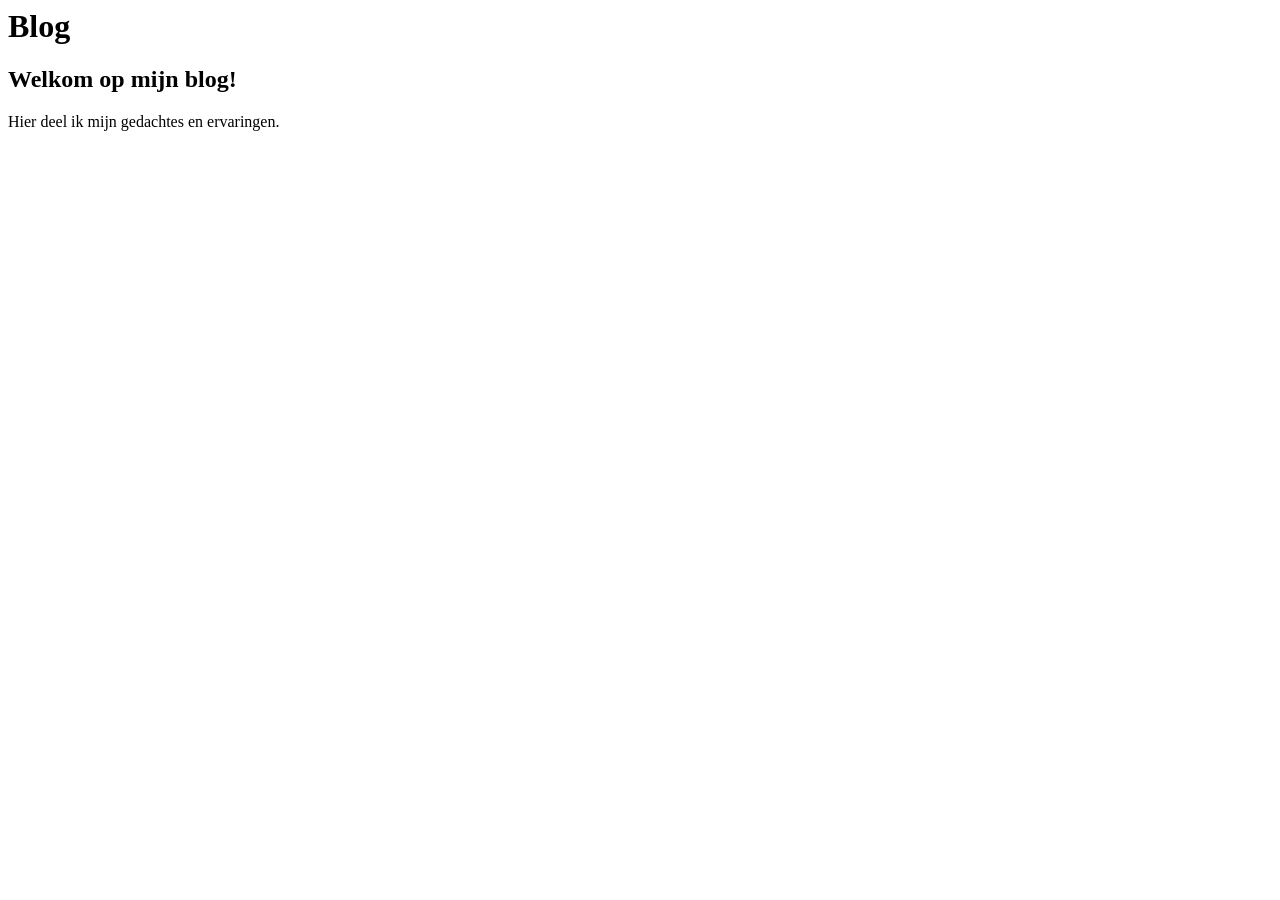
==== blog.html @ 8fb91d89 "3 paginas gemaakt, een begin je gemaakt aan alle 3 de pages" ====
<html>
<head>
    <meta charset="UTF-8">
    <meta name="viewport" content="width=device-width, initial-scale=1.0">
    <title>Blog</title>
</head>
<body>

    <header>
        <h1>Blog</h1>
    </header>

    <main>

        <section>
            <h2>Welkom op mijn blog!</h2>
            <p>Hier deel ik mijn gedachtes en ervaringen.</p>
        </section>

    </main>

</body>
</html>
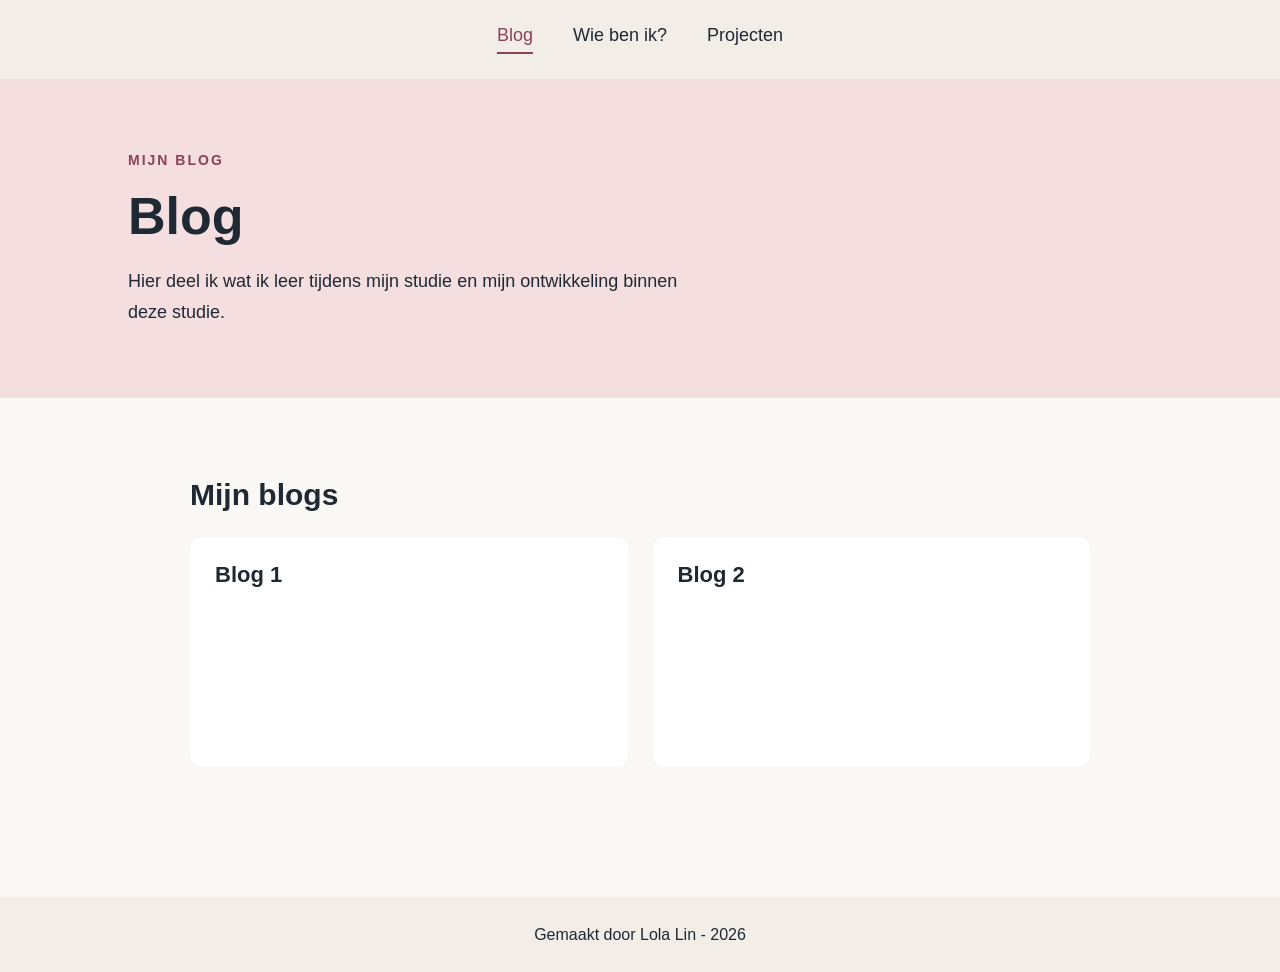
==== commit c228f932: "alle pages af, alleen bij blog idk wat erin moet, nav klaar en ook repsonsive. later nog ff double c" ====
--- a/blog.html
+++ b/blog.html
@@ -1,23 +1,67 @@
-<html>
+<!DOCTYPE html>
+<html lang="nl">
+
 <head>
     <meta charset="UTF-8">
     <meta name="viewport" content="width=device-width, initial-scale=1.0">
     <title>Blog</title>
+    <link rel="stylesheet" href="style/style.css">
 </head>
+
 <body>
 
-    <header>
-        <h1>Blog</h1>
+    <nav>
+        <a href="blog.html" class="active">Blog</a>
+        <a href="whoami.html">Wie ben ik?</a>
+        <a href="projecten.html">Projecten</a>
+    </nav>
+
+
+    <header class="blog-header">
+
+        <div class="blog-header-text">
+
+            <p class="blog-label">MIJN BLOG</p>
+
+            <h1>Blog</h1>
+
+            <p class="blog-description">
+                Hier deel ik wat ik leer tijdens mijn studie
+                en mijn ontwikkeling binnen deze studie.
+            </p>
+
+        </div>
+
     </header>
+
 
     <main>
 
-        <section>
-            <h2>Welkom op mijn blog!</h2>
-            <p>Hier deel ik mijn gedachtes en ervaringen.</p>
+        <section class="blog-section">
+
+            <h2>Mijn blogs</h2>
+
+            <div class="blog-grid">
+
+                <article class="blog-card">
+                    <h3>Blog 1</h3>
+                </article>
+
+                <article class="blog-card">
+                    <h3>Blog 2</h3>
+                </article>
+
+            </div>
+
         </section>
 
     </main>
 
+
+    <footer>
+        <p>Gemaakt door Lola Lin - 2026</p>
+    </footer>
+
 </body>
+
 </html>
--- a/style/style.css
+++ b/style/style.css
@@ -0,0 +1,711 @@
+/* =========================
+   HELE WEBSITE
+   ========================= */
+
+body {
+    margin: 0;
+    background-color: #FAF8F5;
+    font-family: Arial, sans-serif;
+    color: #1F2933;
+}
+
+
+/* =========================
+   NAVBAR
+   ========================= */
+
+nav {
+    background-color: #F2EDE7;
+    padding: 25px 20px;
+
+    display: flex;
+    justify-content: center;
+    align-items: center;
+    gap: 40px;
+}
+
+nav a {
+    color: #1F2933;
+    text-decoration: none;
+    font-size: 18px;
+
+    padding-bottom: 6px;
+    border-bottom: 2px solid transparent;
+}
+
+nav a:hover {
+    color: #8A4357;
+}
+
+nav a.active {
+    color: #8A4357;
+    border-bottom: 2px solid #8A4357;
+}
+
+
+/* =========================
+   ALGEMENE TEKST
+   ========================= */
+
+h1,
+h2,
+h3,
+p {
+    color: #1F2933;
+}
+
+p {
+    line-height: 1.6;
+}
+
+
+/* =========================
+   MAIN
+   ========================= */
+
+main {
+    max-width: 1100px;
+    margin: 0 auto;
+    padding: 20px;
+}
+
+
+/* =========================================
+   PROJECTEN HEADER
+   ========================================= */
+
+.project-header {
+    margin: 0;
+    padding: 70px 10%;
+
+    background-color: #F4DEDF;
+
+    display: flex;
+    justify-content: space-between;
+    align-items: center;
+
+    text-align: left;
+}
+
+.project-header-text {
+    max-width: 600px;
+}
+
+.project-label {
+    color: #8A4357;
+    font-size: 14px;
+    font-weight: bold;
+    letter-spacing: 2px;
+
+    margin: 0 0 15px 0;
+}
+
+.project-header h1 {
+    font-size: 52px;
+    margin: 0 0 20px 0;
+}
+
+.project-description {
+    max-width: 550px;
+    margin: 0;
+
+    font-size: 18px;
+    line-height: 1.7;
+}
+
+
+/* =========================================
+   PROJECTEN STUDIEJAREN
+   ========================================= */
+
+.project-year {
+    background-color: transparent;
+
+    max-width: 900px;
+    margin: 60px auto;
+    padding: 0;
+}
+
+.project-year h2 {
+    font-size: 30px;
+    margin-bottom: 25px;
+}
+
+
+/* =========================================
+   PROJECT GRID
+   ========================================= */
+
+.project-grid {
+    display: grid;
+    grid-template-columns: repeat(2, 1fr);
+    gap: 25px;
+
+    /* Zorgt ervoor dat de kaart ernaast
+       niet meegaat wanneer een project opent */
+    align-items: start;
+}
+
+
+/* =========================================
+   PROJECT CARDS
+   ========================================= */
+
+.project-year article {
+    background-color: #FFFFFF;
+
+    border-radius: 12px;
+    overflow: hidden;
+
+    min-height: 150px;
+
+    transition: 0.2s;
+}
+
+.project-year article:hover {
+    background-color: #F4DEDF;
+}
+
+
+/* =========================================
+   PROJECT TITEL / SUMMARY
+   ========================================= */
+
+.project-year summary {
+    padding: 25px;
+
+    cursor: pointer;
+
+    display: flex;
+    justify-content: space-between;
+    align-items: center;
+
+    list-style: none;
+}
+
+
+/* H3 binnen de summary */
+
+.project-year summary h3 {
+    margin: 0;
+    font-size: 22px;
+    font-weight: bold;
+}
+
+
+/* Standaard pijltje van browser verwijderen */
+
+.project-year summary::-webkit-details-marker {
+    display: none;
+}
+
+
+/* Eigen pijltje */
+
+.project-year summary::after {
+    content: "›";
+
+    font-size: 30px;
+    font-weight: normal;
+
+    margin-left: 15px;
+
+    transition: 0.2s;
+}
+
+
+/* Pijltje draaien wanneer project open is */
+
+.project-year details[open] summary::after {
+    transform: rotate(90deg);
+}
+
+
+/* =========================================
+   PROJECT INHOUD
+   ========================================= */
+
+.project-content {
+    padding: 0 25px 25px 25px;
+}
+
+.project-content p {
+    line-height: 1.6;
+}
+
+.techniques {
+    margin-top: 25px;
+}
+
+
+/* =========================================
+   WHO AM I
+   ========================================= */
+
+.whoami-main {
+    max-width: 900px;
+
+    margin: 0 auto;
+    padding: 70px 30px;
+}
+
+
+/* =========================================
+   WHO AM I INTRO + FOTO
+   ========================================= */
+
+.whoami-header {
+    padding: 0;
+    margin-bottom: 80px;
+
+    display: flex;
+    justify-content: space-between;
+    align-items: center;
+
+    gap: 60px;
+
+    text-align: left;
+}
+
+.whoami-header-text {
+    flex: 1;
+}
+
+
+/* STUDENT • DEVELOPER • LEARNER */
+
+.whoami-label {
+    color: #8A4357;
+
+    font-size: 14px;
+    font-weight: bold;
+    letter-spacing: 2px;
+
+    margin: 0 0 15px 0;
+}
+
+
+/* Hiii, ik ben Lola */
+
+.whoami-header h1 {
+    font-size: 55px;
+
+    margin: 0 0 20px 0;
+}
+
+
+/* Introductietekst */
+
+.whoami-intro {
+    max-width: 550px;
+
+    font-size: 18px;
+    line-height: 1.7;
+}
+
+
+/* =========================================
+   WHO AM I FOTO
+   ========================================= */
+
+.whoami-image {
+    width: 280px;
+
+    flex-shrink: 0;
+}
+
+.whoami-image img {
+    width: 100%;
+    height: 350px;
+
+    object-fit: cover;
+
+    border-radius: 15px;
+}
+
+
+/* =========================================
+   OVER MIJ
+   ========================================= */
+
+.about-section {
+    background-color: transparent;
+
+    padding: 0;
+    margin-bottom: 60px;
+
+    display: flex;
+    justify-content: space-between;
+    align-items: flex-start;
+
+    gap: 80px;
+}
+
+.about-text {
+    flex: 1;
+}
+
+.about-text h2 {
+    font-size: 32px;
+
+    margin-bottom: 20px;
+}
+
+.about-text p {
+    line-height: 1.7;
+}
+
+
+/* =========================================
+   WHO AM I INFORMATIEVAK
+   ========================================= */
+
+.about-card {
+    width: 230px;
+
+    background-color: #F4DEDF;
+
+    padding: 25px;
+
+    border-radius: 15px;
+}
+
+.about-card p {
+    margin-top: 0;
+    margin-bottom: 20px;
+
+    line-height: 1.5;
+}
+
+.about-card p:last-child {
+    margin-bottom: 0;
+}
+
+
+/* =========================================
+   SCHEIDINGSLIJN
+   ========================================= */
+
+.whoami-main hr {
+    border: none;
+
+    border-top: 1px solid #C9C1BA;
+
+    margin: 60px 0;
+}
+
+
+/* =========================================
+   STUDIE + VAARDIGHEDEN
+   ========================================= */
+
+.study-skills {
+    background-color: transparent;
+
+    padding: 0;
+
+    display: flex;
+
+    gap: 100px;
+}
+
+.study,
+.skills {
+    flex: 1;
+}
+
+.study h2,
+.skills h2 {
+    font-size: 28px;
+
+    margin-bottom: 20px;
+}
+
+.study p {
+    line-height: 1.7;
+}
+
+.skills ul {
+    padding-left: 20px;
+
+    line-height: 2;
+}
+
+
+/* =========================================
+   BLOG HEADER
+   ========================================= */
+
+.blog-header {
+    margin: 0;
+    padding: 70px 10%;
+
+    background-color: #F4DEDF;
+
+    text-align: left;
+}
+
+.blog-header-text {
+    max-width: 600px;
+}
+
+.blog-label {
+    color: #8A4357;
+
+    font-size: 14px;
+    font-weight: bold;
+    letter-spacing: 2px;
+
+    margin: 0 0 15px 0;
+}
+
+.blog-header h1 {
+    font-size: 52px;
+
+    margin: 0 0 20px 0;
+}
+
+.blog-description {
+    max-width: 550px;
+
+    margin: 0;
+
+    font-size: 18px;
+    line-height: 1.7;
+}
+
+
+/* =========================================
+   BLOG OVERZICHT
+   ========================================= */
+
+.blog-section {
+    max-width: 900px;
+
+    margin: 60px auto;
+}
+
+.blog-section h2 {
+    font-size: 30px;
+
+    margin-bottom: 25px;
+}
+
+.blog-grid {
+    display: grid;
+
+    grid-template-columns: repeat(2, 1fr);
+
+    gap: 25px;
+}
+
+.blog-card {
+    background-color: #FFFFFF;
+
+    min-height: 180px;
+
+    padding: 25px;
+
+    border-radius: 12px;
+}
+
+.blog-card h3 {
+    font-size: 22px;
+
+    margin: 0;
+}
+
+
+/* =========================================
+   FOOTER
+   ========================================= */
+
+footer {
+    background-color: #F2EDE7;
+
+    padding: 25px;
+
+    text-align: center;
+
+    margin-top: 50px;
+}
+
+footer p {
+    margin: 0;
+
+    color: #1F2933;
+}
+
+
+/* =========================================
+   TABLET - MAXIMAAL 768PX
+   ========================================= */
+
+@media (max-width: 768px) {
+
+    /* Projecten */
+
+    .project-header {
+        padding: 50px 30px;
+    }
+
+    .project-grid {
+        grid-template-columns: 1fr;
+    }
+
+
+    /* Who Am I */
+
+    .whoami-header {
+        gap: 40px;
+    }
+
+    .whoami-image {
+        width: 230px;
+    }
+
+    .whoami-image img {
+        height: 300px;
+    }
+
+    .about-section {
+        gap: 40px;
+    }
+
+    .study-skills {
+        gap: 50px;
+    }
+
+
+    /* Blog */
+
+    .blog-header {
+        padding: 50px 30px;
+    }
+
+    .blog-grid {
+        grid-template-columns: 1fr;
+    }
+}
+
+
+/* =========================================
+   MOBIEL - MAXIMAAL 480PX
+   ========================================= */
+
+@media (max-width: 480px) {
+
+    /* Navbar */
+
+    nav {
+        gap: 20px;
+        padding: 20px 10px;
+    }
+
+    nav a {
+        font-size: 15px;
+    }
+
+
+    /* Algemene main */
+
+    main {
+        padding: 20px;
+    }
+
+
+    /* Projecten */
+
+    .project-header {
+        padding: 45px 25px;
+
+        display: block;
+    }
+
+    .project-header h1 {
+        font-size: 40px;
+    }
+
+    .project-description {
+        font-size: 16px;
+    }
+
+    .project-grid {
+        grid-template-columns: 1fr;
+    }
+
+    .project-year {
+        margin: 40px auto;
+    }
+
+
+    /* Who Am I */
+
+    .whoami-main {
+        padding: 50px 25px;
+    }
+
+    .whoami-header {
+        display: block;
+
+        margin-bottom: 60px;
+    }
+
+    .whoami-header h1 {
+        font-size: 42px;
+    }
+
+    .whoami-image {
+        width: 100%;
+        max-width: 280px;
+
+        margin-top: 30px;
+    }
+
+    .whoami-image img {
+        height: 350px;
+    }
+
+
+    /* Over mij */
+
+    .about-section {
+        display: block;
+    }
+
+    .about-card {
+        width: auto;
+
+        margin-top: 30px;
+    }
+
+
+    /* Studie en vaardigheden */
+
+    .study-skills {
+        display: block;
+    }
+
+    .study {
+        margin-bottom: 50px;
+    }
+
+
+    /* Blog */
+
+    .blog-header {
+        padding: 45px 25px;
+    }
+
+    .blog-header h1 {
+        font-size: 40px;
+    }
+
+    .blog-description {
+        font-size: 16px;
+    }
+
+    .blog-grid {
+        grid-template-columns: 1fr;
+    }
+}
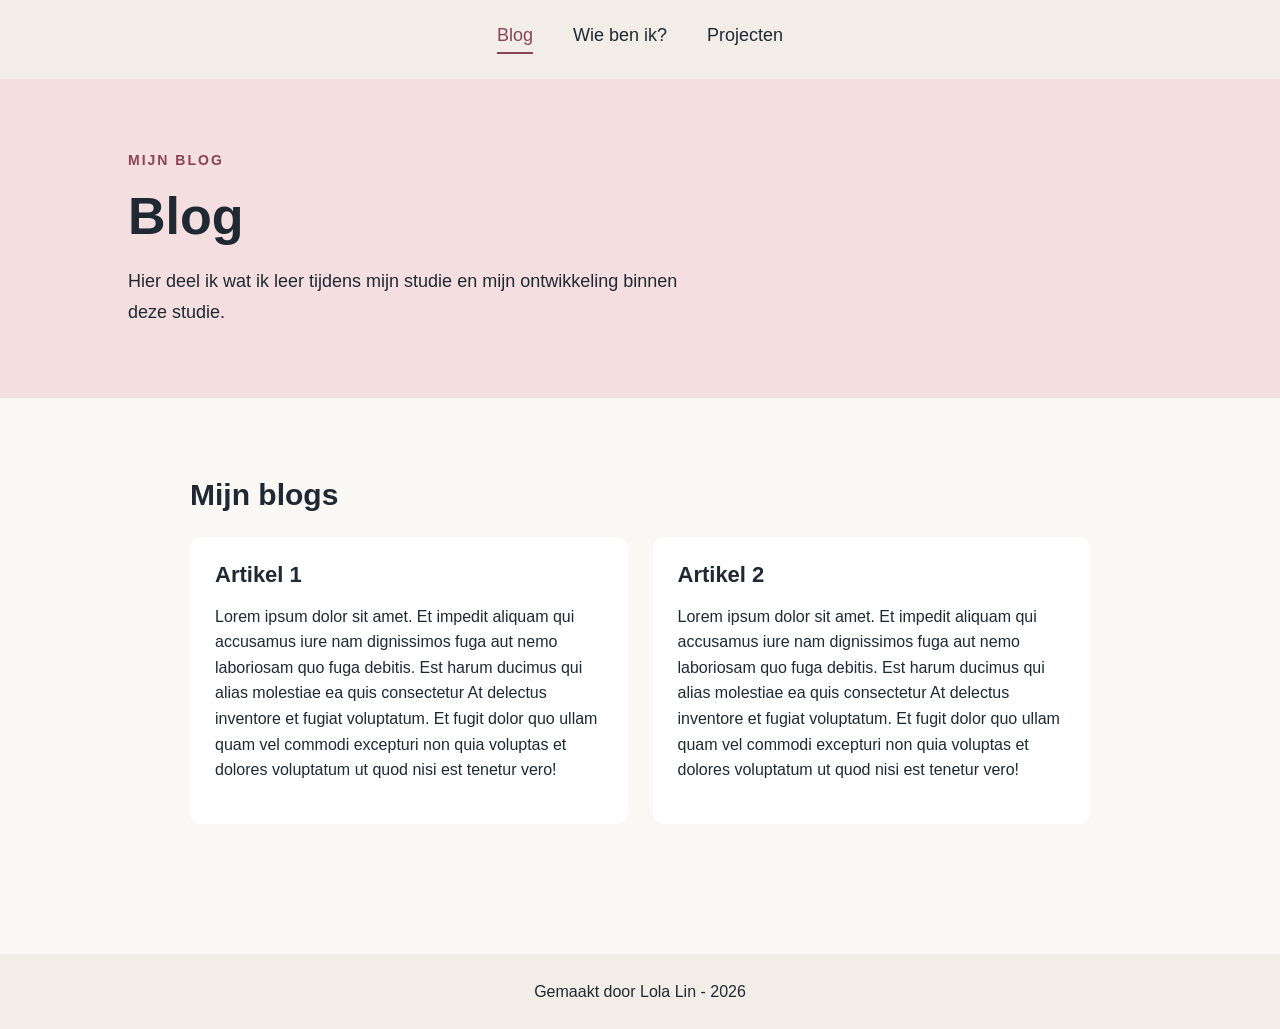
==== commit d405f191: "feedback opdracht 1 verwerkt" ====
--- a/blog.html
+++ b/blog.html
@@ -12,7 +12,7 @@
 
     <nav>
         <a href="blog.html" class="active">Blog</a>
-        <a href="whoami.html">Wie ben ik?</a>
+        <a href="index.html">Wie ben ik?</a>
         <a href="projecten.html">Projecten</a>
     </nav>
 
@@ -26,8 +26,7 @@
             <h1>Blog</h1>
 
             <p class="blog-description">
-                Hier deel ik wat ik leer tijdens mijn studie
-                en mijn ontwikkeling binnen deze studie.
+                Hier deel ik wat ik leer tijdens mijn studie en mijn ontwikkeling binnen deze studie.
             </p>
 
         </div>
@@ -41,14 +40,18 @@
 
             <h2>Mijn blogs</h2>
 
+<!--groepeert blogs zodat ik  met css naast elkaar kan zetten-->         
             <div class="blog-grid">
 
+                <!--losse blogartikel-->   
                 <article class="blog-card">
-                    <h3>Blog 1</h3>
+                    <h3>Artikel 1</h3>
+                    <p> Lorem ipsum dolor sit amet. Et impedit aliquam qui accusamus iure nam dignissimos fuga aut nemo laboriosam quo fuga debitis. Est harum ducimus qui alias molestiae ea quis consectetur At delectus inventore et fugiat voluptatum. Et fugit dolor quo ullam quam vel commodi excepturi non quia voluptas et dolores voluptatum ut quod nisi est tenetur vero!</p>
                 </article>
 
                 <article class="blog-card">
-                    <h3>Blog 2</h3>
+                    <h3>Artikel 2</h3>
+                    <p> Lorem ipsum dolor sit amet. Et impedit aliquam qui accusamus iure nam dignissimos fuga aut nemo laboriosam quo fuga debitis. Est harum ducimus qui alias molestiae ea quis consectetur At delectus inventore et fugiat voluptatum. Et fugit dolor quo ullam quam vel commodi excepturi non quia voluptas et dolores voluptatum ut quod nisi est tenetur vero!</p>
                 </article>
 
             </div>
--- a/style/style.css
+++ b/style/style.css
@@ -1,7 +1,4 @@
-/* =========================
-   HELE WEBSITE
-   ========================= */
-
+/*hele site*/
 body {
     margin: 0;
     background-color: #FAF8F5;
@@ -10,10 +7,7 @@
 }
 
 
-/* =========================
-   NAVBAR
-   ========================= */
-
+/*navbar*/
 nav {
     background-color: #F2EDE7;
     padding: 25px 20px;
@@ -43,13 +37,9 @@
 }
 
 
-/* =========================
-   ALGEMENE TEKST
-   ========================= */
-
-h1,
-h2,
-h3,
+/*algemene tekst*/
+
+h1,h2,h3,
 p {
     color: #1F2933;
 }
@@ -59,9 +49,7 @@
 }
 
 
-/* =========================
-   MAIN
-   ========================= */
+/*main*/
 
 main {
     max-width: 1100px;
@@ -70,9 +58,7 @@
 }
 
 
-/* =========================================
-   PROJECTEN HEADER
-   ========================================= */
+/*header project*/
 
 .project-header {
     margin: 0;
@@ -114,9 +100,7 @@
 }
 
 
-/* =========================================
-   PROJECTEN STUDIEJAREN
-   ========================================= */
+/*project studiejaren*/
 
 .project-year {
     background-color: transparent;
@@ -132,24 +116,19 @@
 }
 
 
-/* =========================================
-   PROJECT GRID
-   ========================================= */
+/*project grid*/
 
 .project-grid {
     display: grid;
     grid-template-columns: repeat(2, 1fr);
     gap: 25px;
 
-    /* Zorgt ervoor dat de kaart ernaast
-       niet meegaat wanneer een project opent */
+/*zorgt ervoor dat kaart ernaast niet meegaat als project opent*/
     align-items: start;
 }
 
 
-/* =========================================
-   PROJECT CARDS
-   ========================================= */
+/*project kaart*/
 
 .project-year article {
     background-color: #FFFFFF;
@@ -167,9 +146,7 @@
 }
 
 
-/* =========================================
-   PROJECT TITEL / SUMMARY
-   ========================================= */
+/*project summary*/
 
 .project-year summary {
     padding: 25px;
@@ -184,7 +161,7 @@
 }
 
 
-/* H3 binnen de summary */
+/*H3 binnen summary*/
 
 .project-year summary h3 {
     margin: 0;
@@ -192,15 +169,7 @@
     font-weight: bold;
 }
 
-
-/* Standaard pijltje van browser verwijderen */
-
-.project-year summary::-webkit-details-marker {
-    display: none;
-}
-
-
-/* Eigen pijltje */
+/*pijltje*/
 
 .project-year summary::after {
     content: "›";
@@ -214,16 +183,14 @@
 }
 
 
-/* Pijltje draaien wanneer project open is */
+/*pijltje draait*/
 
 .project-year details[open] summary::after {
     transform: rotate(90deg);
 }
 
 
-/* =========================================
-   PROJECT INHOUD
-   ========================================= */
+/*project inhoud*/
 
 .project-content {
     padding: 0 25px 25px 25px;
@@ -238,9 +205,7 @@
 }
 
 
-/* =========================================
-   WHO AM I
-   ========================================= */
+/*whoami page*/
 
 .whoami-main {
     max-width: 900px;
@@ -250,9 +215,7 @@
 }
 
 
-/* =========================================
-   WHO AM I INTRO + FOTO
-   ========================================= */
+/*whoami intro en fotoje*/
 
 .whoami-header {
     padding: 0;
@@ -271,8 +234,7 @@
     flex: 1;
 }
 
-
-/* STUDENT • DEVELOPER • LEARNER */
+/*STUDENT • DEVELOPER • LEARNER*/
 
 .whoami-label {
     color: #8A4357;
@@ -285,7 +247,7 @@
 }
 
 
-/* Hiii, ik ben Lola */
+/*Hiii, ik ben Lola stukje*/
 
 .whoami-header h1 {
     font-size: 55px;
@@ -294,7 +256,7 @@
 }
 
 
-/* Introductietekst */
+/*introtekst*/
 
 .whoami-intro {
     max-width: 550px;
@@ -304,9 +266,7 @@
 }
 
 
-/* =========================================
-   WHO AM I FOTO
-   ========================================= */
+/*fototje*/
 
 .whoami-image {
     width: 280px;
@@ -324,9 +284,7 @@
 }
 
 
-/* =========================================
-   OVER MIJ
-   ========================================= */
+/*over mij*/
 
 .about-section {
     background-color: transparent;
@@ -356,9 +314,7 @@
 }
 
 
-/* =========================================
-   WHO AM I INFORMATIEVAK
-   ========================================= */
+/*whoami infovakje*/
 
 .about-card {
     width: 230px;
@@ -370,21 +326,25 @@
     border-radius: 15px;
 }
 
-.about-card p {
+.about-card dl {
+    margin: 0;
+}
+
+.about-card dt {
+    font-weight: bold;
+    margin-top: 20px;
+}
+
+.about-card dt:first-child {
     margin-top: 0;
-    margin-bottom: 20px;
-
-    line-height: 1.5;
-}
-
-.about-card p:last-child {
-    margin-bottom: 0;
-}
-
-
-/* =========================================
-   SCHEIDINGSLIJN
-   ========================================= */
+}
+
+.about-card dd {
+    margin: 5px 0 0 0;
+}
+
+
+/*scheidinglijn*/
 
 .whoami-main hr {
     border: none;
@@ -395,9 +355,7 @@
 }
 
 
-/* =========================================
-   STUDIE + VAARDIGHEDEN
-   ========================================= */
+/*study en vaardigheden*/
 
 .study-skills {
     background-color: transparent;
@@ -432,9 +390,7 @@
 }
 
 
-/* =========================================
-   BLOG HEADER
-   ========================================= */
+/* blog header */
 
 .blog-header {
     margin: 0;
@@ -475,9 +431,7 @@
 }
 
 
-/* =========================================
-   BLOG OVERZICHT
-   ========================================= */
+/* overzicht van blog */
 
 .blog-section {
     max-width: 900px;
@@ -516,9 +470,7 @@
 }
 
 
-/* =========================================
-   FOOTER
-   ========================================= */
+/*footer*/
 
 footer {
     background-color: #F2EDE7;
@@ -537,13 +489,11 @@
 }
 
 
-/* =========================================
-   TABLET - MAXIMAAL 768PX
-   ========================================= */
+/*tablet, max 768PX*/
 
 @media (max-width: 768px) {
 
-    /* Projecten */
+    /*projecten*/
 
     .project-header {
         padding: 50px 30px;
@@ -554,7 +504,7 @@
     }
 
 
-    /* Who Am I */
+    /*whoami*/
 
     .whoami-header {
         gap: 40px;
@@ -577,7 +527,7 @@
     }
 
 
-    /* Blog */
+    /*blog*/
 
     .blog-header {
         padding: 50px 30px;
@@ -589,13 +539,11 @@
 }
 
 
-/* =========================================
-   MOBIEL - MAXIMAAL 480PX
-   ========================================= */
+/*tel, max 480PX*/
 
 @media (max-width: 480px) {
 
-    /* Navbar */
+    /*navbar*/
 
     nav {
         gap: 20px;
@@ -607,14 +555,14 @@
     }
 
 
-    /* Algemene main */
+    /*main*/
 
     main {
         padding: 20px;
     }
 
 
-    /* Projecten */
+    /*prjecten*/
 
     .project-header {
         padding: 45px 25px;
@@ -639,7 +587,7 @@
     }
 
 
-    /* Who Am I */
+    /*whoami*/
 
     .whoami-main {
         padding: 50px 25px;
@@ -667,7 +615,7 @@
     }
 
 
-    /* Over mij */
+    /*over mij*/
 
     .about-section {
         display: block;
@@ -680,7 +628,7 @@
     }
 
 
-    /* Studie en vaardigheden */
+    /*study en vaardigheden*/
 
     .study-skills {
         display: block;
@@ -691,7 +639,7 @@
     }
 
 
-    /* Blog */
+    /*blog*/
 
     .blog-header {
         padding: 45px 25px;
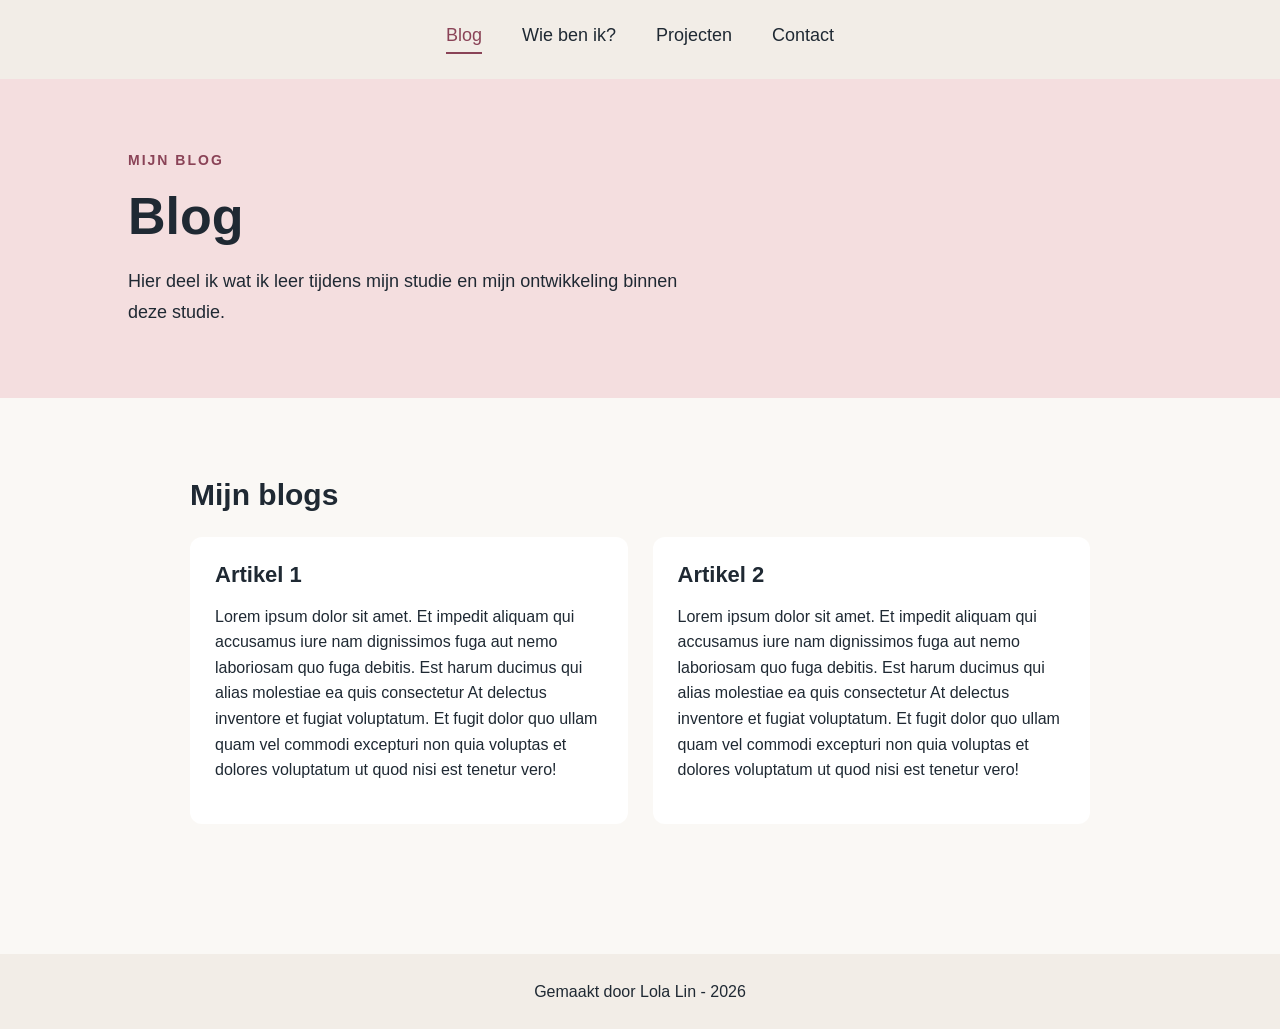
==== commit 3aa11a78: "contact page js api" ====
--- a/blog.html
+++ b/blog.html
@@ -14,6 +14,7 @@
         <a href="blog.html" class="active">Blog</a>
         <a href="index.html">Wie ben ik?</a>
         <a href="projecten.html">Projecten</a>
+        <a href="contact.html">Contact</a>
     </nav>
 
 
--- a/style/style.css
+++ b/style/style.css
@@ -1,4 +1,5 @@
 /*hele site*/
+
 body {
     margin: 0;
     background-color: #FAF8F5;
@@ -8,6 +9,7 @@
 
 
 /*navbar*/
+
 nav {
     background-color: #F2EDE7;
     padding: 25px 20px;
@@ -39,7 +41,9 @@
 
 /*algemene tekst*/
 
-h1,h2,h3,
+h1,
+h2,
+h3,
 p {
     color: #1F2933;
 }
@@ -100,6 +104,40 @@
 }
 
 
+/*project filter*/
+
+.project-filter {
+    max-width: 900px;
+    margin: 40px auto 0;
+
+    display: flex;
+    gap: 15px;
+}
+
+.project-filter button {
+    background-color: #FFFFFF;
+    color: #1F2933;
+
+    border: none;
+    border-radius: 8px;
+
+    padding: 12px 20px;
+
+    font-size: 16px;
+    cursor: pointer;
+}
+
+.project-filter button:hover {
+    background-color: #F4DEDF;
+    color: #8A4357;
+}
+
+.project-filter button.active-filter {
+    background-color: #8A4357;
+    color: #FFFFFF;
+}
+
+
 /*project studiejaren*/
 
 .project-year {
@@ -123,7 +161,7 @@
     grid-template-columns: repeat(2, 1fr);
     gap: 25px;
 
-/*zorgt ervoor dat kaart ernaast niet meegaat als project opent*/
+    /*zorgt ervoor dat kaart ernaast niet meegaat als project opent*/
     align-items: start;
 }
 
@@ -136,8 +174,6 @@
     border-radius: 12px;
     overflow: hidden;
 
-    min-height: 150px;
-
     transition: 0.2s;
 }
 
@@ -146,10 +182,14 @@
 }
 
 
-/*project summary*/
-
-.project-year summary {
+/*project knop*/
+
+.project-toggle {
+    width: 100%;
     padding: 25px;
+
+    background-color: transparent;
+    border: none;
 
     cursor: pointer;
 
@@ -157,35 +197,38 @@
     justify-content: space-between;
     align-items: center;
 
-    list-style: none;
-}
-
-
-/*H3 binnen summary*/
-
-.project-year summary h3 {
+    text-align: left;
+}
+
+
+/*H3 binnen project knop*/
+
+.project-toggle h3 {
     margin: 0;
     font-size: 22px;
     font-weight: bold;
 }
 
+
 /*pijltje*/
 
-.project-year summary::after {
+.project-toggle::after {
     content: "›";
+
+    display: inline-block;
 
     font-size: 30px;
     font-weight: normal;
 
     margin-left: 15px;
 
-    transition: 0.2s;
-}
-
-
-/*pijltje draait*/
-
-.project-year details[open] summary::after {
+    transition: transform 0.2s;
+}
+
+
+/*pijltje draait wanneer project open is*/
+
+.project-toggle.open::after {
     transform: rotate(90deg);
 }
 
@@ -194,6 +237,10 @@
 
 .project-content {
     padding: 0 25px 25px 25px;
+}
+
+.verborgen {
+    display: none;
 }
 
 .project-content p {
@@ -234,6 +281,7 @@
     flex: 1;
 }
 
+
 /*STUDENT • DEVELOPER • LEARNER*/
 
 .whoami-label {
@@ -344,6 +392,35 @@
 }
 
 
+/*weer API*/
+
+.weather-info {
+    margin-top: 25px;
+    padding-top: 20px;
+
+    border-top: 1px solid #C9C1BA;
+}
+
+.weather-info dt {
+    margin-top: 0;
+    font-size: 16px;
+}
+
+.weather-info #api-data {
+    margin-top: 5px;
+
+    font-size: 18px;
+    font-weight: normal;
+}
+
+.weather-info #api-data p {
+    margin: 0;
+
+    font-size: 18px;
+    font-weight: normal;
+}
+
+
 /*scheidinglijn*/
 
 .whoami-main hr {
@@ -390,7 +467,7 @@
 }
 
 
-/* blog header */
+/*blog header*/
 
 .blog-header {
     margin: 0;
@@ -431,7 +508,7 @@
 }
 
 
-/* overzicht van blog */
+/*overzicht van blog*/
 
 .blog-section {
     max-width: 900px;
@@ -536,6 +613,114 @@
     .blog-grid {
         grid-template-columns: 1fr;
     }
+}
+
+
+/*contact page*/
+
+.contact-section {
+    max-width: 700px;
+    margin: 60px auto;
+}
+
+.contact-section h1 {
+    font-size: 42px;
+    margin-bottom: 15px;
+}
+
+.contact-section > p {
+    margin-bottom: 35px;
+}
+
+
+/*contact formulier*/
+
+#contact-form fieldset {
+    border: none;
+    padding: 0;
+    margin: 0;
+}
+
+#contact-form legend {
+    font-size: 24px;
+    font-weight: bold;
+    margin-bottom: 25px;
+}
+
+.form-group {
+    margin-bottom: 25px;
+}
+
+.form-group label {
+    display: block;
+    font-weight: bold;
+    margin-bottom: 8px;
+}
+
+.form-group input,
+.form-group textarea {
+    width: 100%;
+    box-sizing: border-box;
+
+    padding: 12px;
+
+    border: 1px solid #C9C1BA;
+    border-radius: 8px;
+
+    background-color: #FFFFFF;
+
+    font-family: Arial, sans-serif;
+    font-size: 16px;
+}
+
+.form-group textarea {
+    min-height: 140px;
+    resize: vertical;
+}
+
+
+/*foutmeldingen*/
+
+.foutmelding {
+    color: #B42318;
+    font-size: 14px;
+    margin: 6px 0 0 0;
+}
+
+
+/*ongeldig veld*/
+
+.form-group input[aria-invalid="true"],
+.form-group textarea[aria-invalid="true"] {
+    border-color: #B42318;
+}
+
+
+/*versturen knop*/
+
+#contact-form button {
+    background-color: #8A4357;
+    color: #FFFFFF;
+
+    border: none;
+    border-radius: 8px;
+
+    padding: 12px 22px;
+
+    font-size: 16px;
+    cursor: pointer;
+}
+
+#contact-form button:hover {
+    background-color: #6F3546;
+}
+
+
+/*succesmelding*/
+
+#succesmelding {
+    margin-top: 20px;
+    font-weight: bold;
 }
 
 
@@ -562,7 +747,7 @@
     }
 
 
-    /*prjecten*/
+    /*projecten*/
 
     .project-header {
         padding: 45px 25px;
@@ -584,6 +769,10 @@
 
     .project-year {
         margin: 40px auto;
+    }
+
+    .project-filter {
+        flex-wrap: wrap;
     }
 
 
